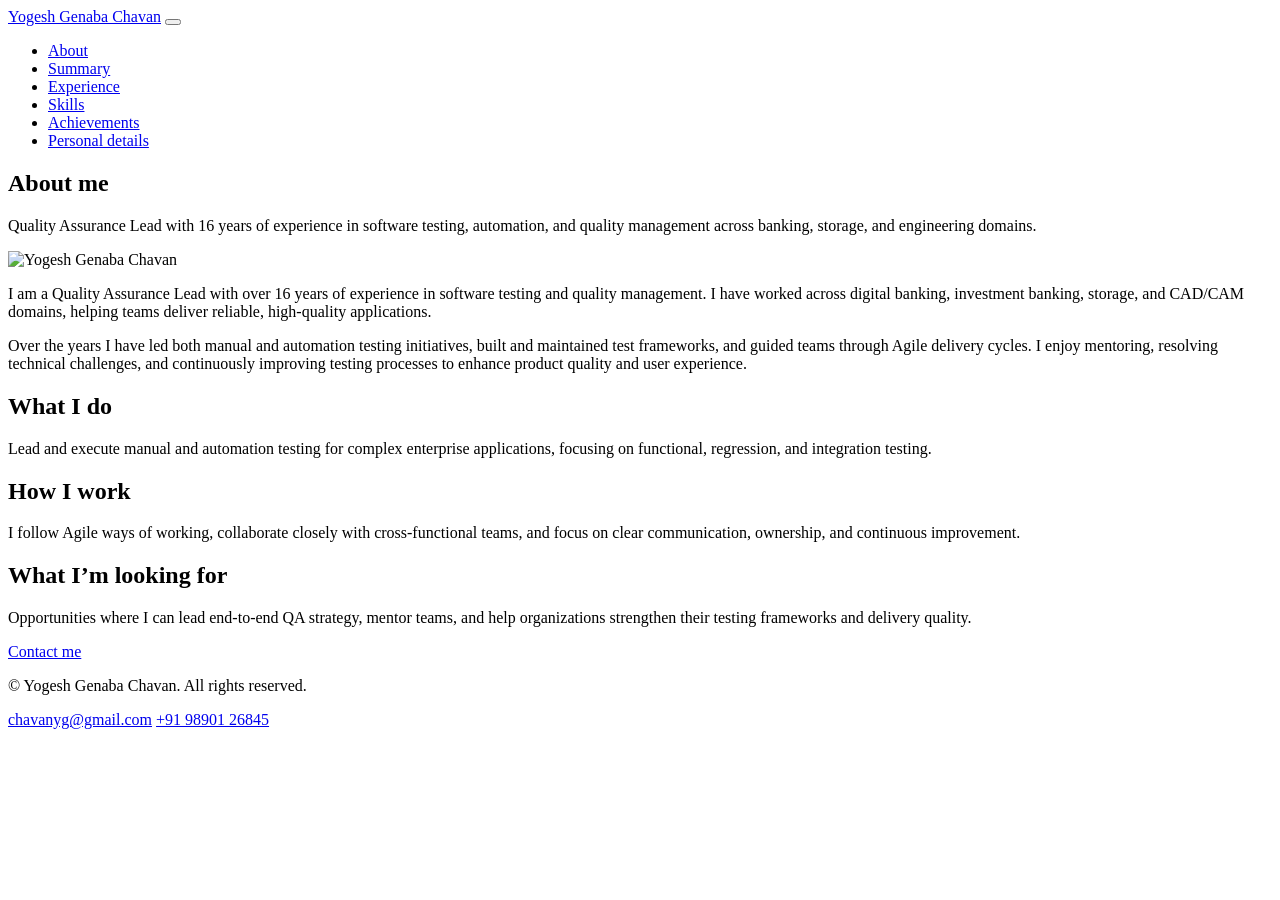
==== about.html @ 087af8c2 "Add files via upload" ====
<!DOCTYPE html>
<html lang="en" data-page="about">
  <head>
    <meta charset="UTF-8" />
    <meta name="viewport" content="width=device-width, initial-scale=1.0" />
    <title>My Portfolio - About</title>
    <link rel="preconnect" href="https://fonts.googleapis.com" />
    <link rel="preconnect" href="https://fonts.gstatic.com" crossorigin />
    <link
      href="https://fonts.googleapis.com/css2?family=Poppins:wght@300;400;500;600;700&display=swap"
      rel="stylesheet"
    />
    <link rel="stylesheet" href="assets/css/styles.css" />
  </head>
  <body>
    <header class="site-header">
      <div class="container header-inner">
        <a href="index.html" class="logo">Yogesh&nbsp;Genaba&nbsp;Chavan</a>
        <button class="nav-toggle" aria-label="Toggle navigation">
          <span></span>
          <span></span>
          <span></span>
        </button>
        <nav class="site-nav" aria-label="Primary navigation">
          <ul>
            <li><a href="about.html">About</a></li>
            <li><a href="summary.html">Summary</a></li>
            <li><a href="experience.html">Experience</a></li>
            <li><a href="skills.html">Skills</a></li>
            <li><a href="achievements.html">Achievements</a></li>
            <li><a href="personal-details.html">Personal details</a></li>
          </ul>
        </nav>
      </div>
    </header>

    <main>
      <section class="page-header">
        <div class="container">
          <h1>About me</h1>
          <p class="page-intro">
            Quality Assurance Lead with 16 years of experience in software testing, automation, and
            quality management across banking, storage, and engineering domains.
          </p>
        </div>
      </section>

      <section class="about-layout">
        <div class="container about-inner">
          <div class="about-photo">
            <img
              src="file:///C:/Users/ADMIN/.cursor/projects/d-AI-Portfolio/assets/c__Users_ADMIN_AppData_Roaming_Cursor_User_workspaceStorage_42b8718cb4fe01713b1906dbd25d62da_images_YC_Photo-46e442ae-7d28-4b35-8965-33326cbff314.png"
              alt="Yogesh Genaba Chavan"
              class="profile-image profile-image-large"
            />
          </div>
          <div class="about-content">
            <p>
              I am a Quality Assurance Lead with over 16 years of experience in software testing and
              quality management. I have worked across digital banking, investment banking, storage,
              and CAD/CAM domains, helping teams deliver reliable, high‑quality applications.
            </p>
            <p>
              Over the years I have led both manual and automation testing initiatives, built and
              maintained test frameworks, and guided teams through Agile delivery cycles. I enjoy
              mentoring, resolving technical challenges, and continuously improving testing
              processes to enhance product quality and user experience.
            </p>

            <div class="about-highlight-grid">
              <div class="about-highlight">
                <h2>What I do</h2>
                <p>
                  Lead and execute manual and automation testing for complex enterprise
                  applications, focusing on functional, regression, and integration testing.
                </p>
              </div>
              <div class="about-highlight">
                <h2>How I work</h2>
                <p>
                  I follow Agile ways of working, collaborate closely with cross‑functional teams,
                  and focus on clear communication, ownership, and continuous improvement.
                </p>
              </div>
              <div class="about-highlight">
                <h2>What I’m looking for</h2>
                <p>
                  Opportunities where I can lead end‑to‑end QA strategy, mentor teams, and help
                  organizations strengthen their testing frameworks and delivery quality.
                </p>
              </div>
            </div>

            <div class="about-contact">
              <a href="mailto:chavanyg@gmail.com" class="btn primary">Contact me</a>
            </div>
          </div>
        </div>
      </section>
    </main>

    <footer class="site-footer">
      <div class="container footer-inner">
        <p>&copy; <span id="year"></span> Yogesh Genaba Chavan. All rights reserved.</p>
        <div class="footer-links">
          <a href="mailto:chavanyg@gmail.com">chavanyg@gmail.com</a>
          <a href="tel:+919890126845">+91&nbsp;98901&nbsp;26845</a>
        </div>
      </div>
    </footer>

    <script src="assets/js/main.js"></script>
  </body>
</html>
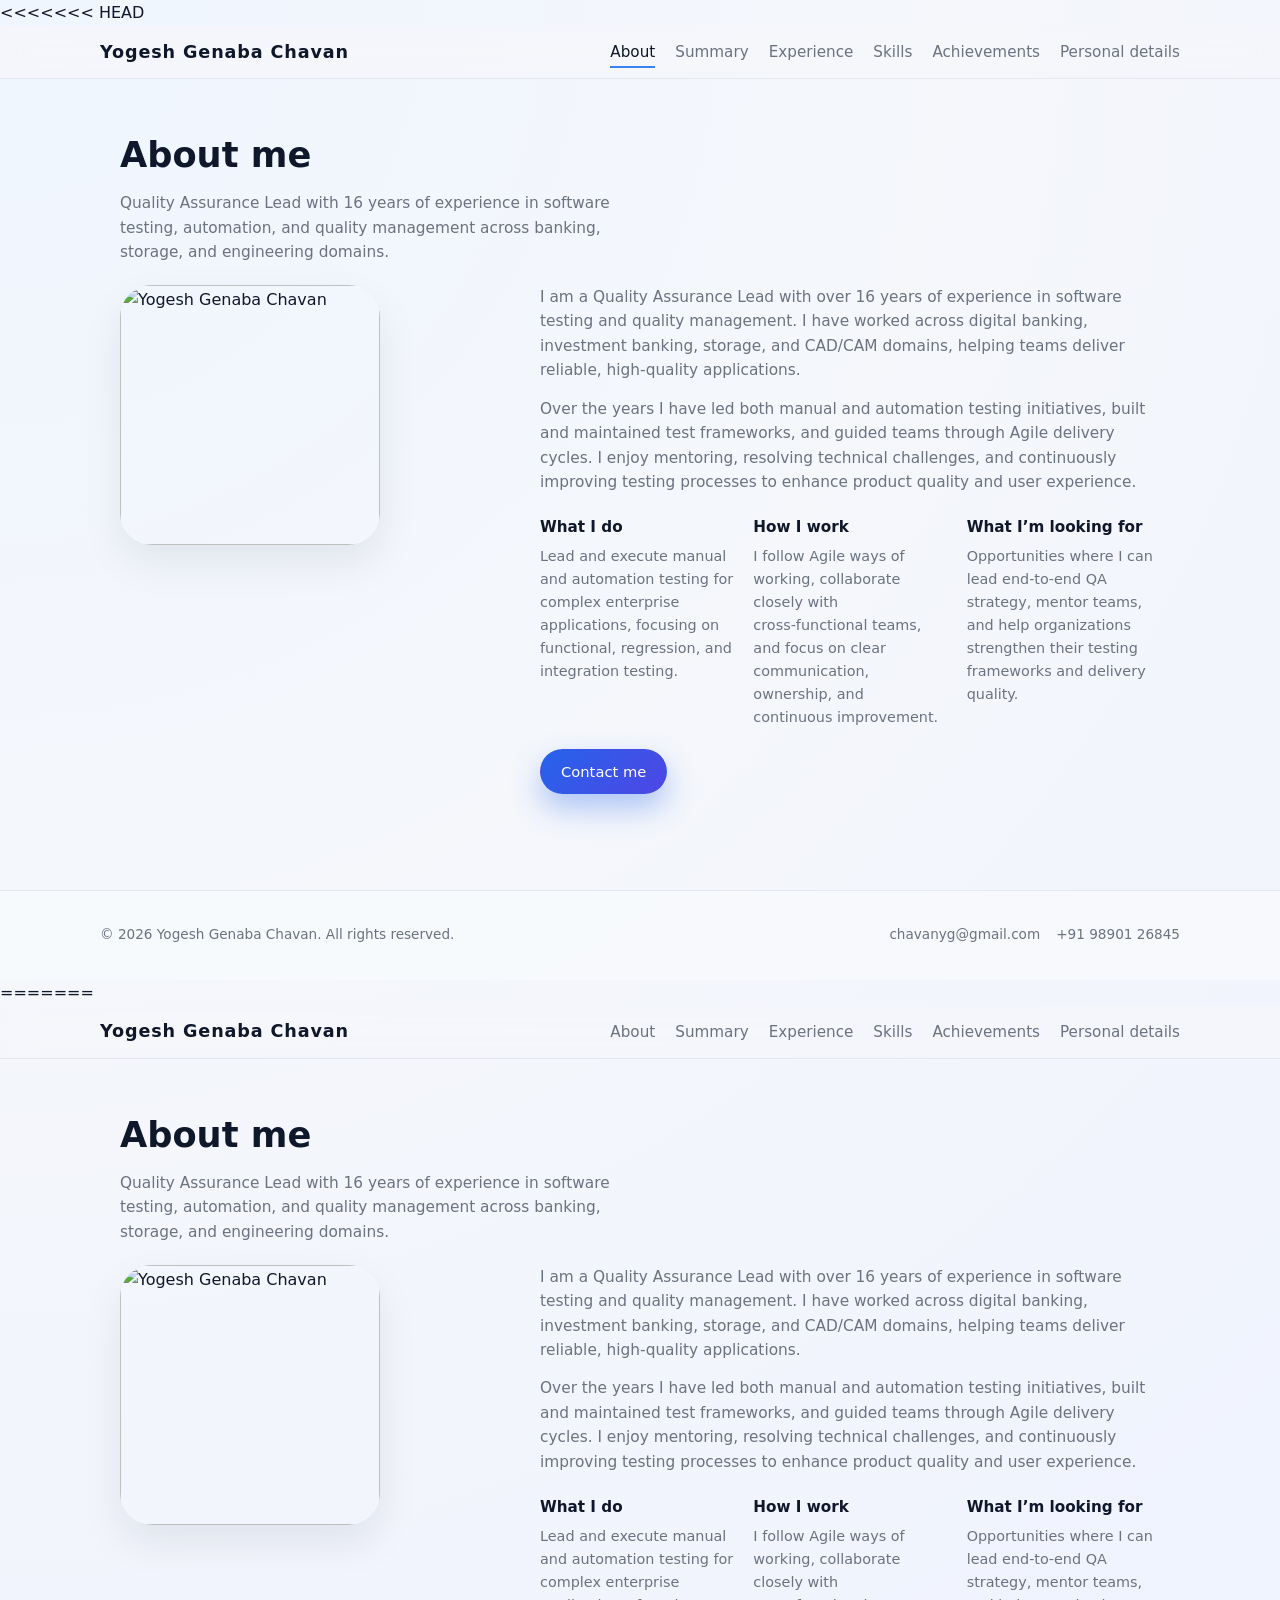
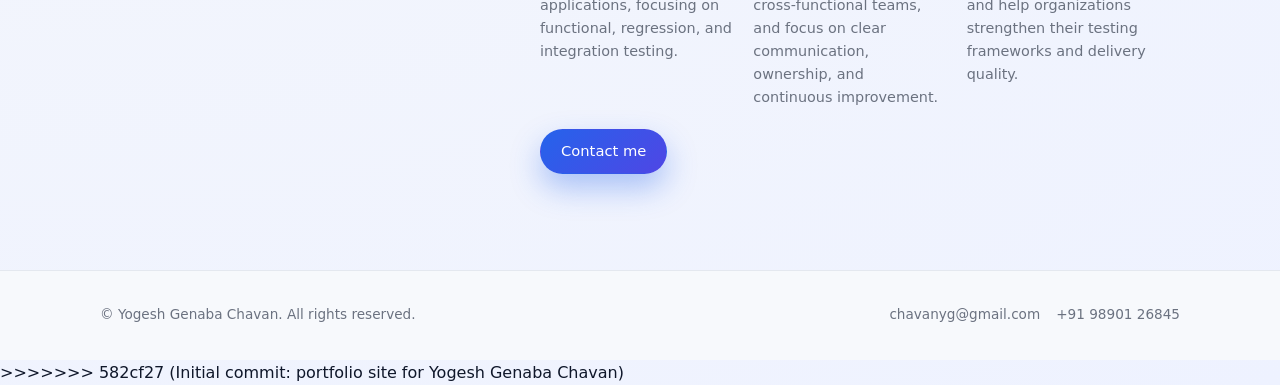
==== commit cf5523d5: "Initial commit: portfolio site for Yogesh Genaba Chavan" ====
--- a/about.html
+++ b/about.html
@@ -1,3 +1,4 @@
+<<<<<<< HEAD
 <!DOCTYPE html>
 <html lang="en" data-page="about">
   <head>
@@ -113,3 +114,120 @@
   </body>
 </html>
 
+=======
+<!DOCTYPE html>
+<html lang="en" data-page="about">
+  <head>
+    <meta charset="UTF-8" />
+    <meta name="viewport" content="width=device-width, initial-scale=1.0" />
+    <title>My Portfolio - About</title>
+    <link rel="preconnect" href="https://fonts.googleapis.com" />
+    <link rel="preconnect" href="https://fonts.gstatic.com" crossorigin />
+    <link
+      href="https://fonts.googleapis.com/css2?family=Poppins:wght@300;400;500;600;700&display=swap"
+      rel="stylesheet"
+    />
+    <link rel="stylesheet" href="assets/css/styles.css" />
+  </head>
+  <body>
+    <header class="site-header">
+      <div class="container header-inner">
+        <a href="index.html" class="logo">Yogesh&nbsp;Genaba&nbsp;Chavan</a>
+        <button class="nav-toggle" aria-label="Toggle navigation">
+          <span></span>
+          <span></span>
+          <span></span>
+        </button>
+        <nav class="site-nav" aria-label="Primary navigation">
+          <ul>
+            <li><a href="about.html">About</a></li>
+            <li><a href="summary.html">Summary</a></li>
+            <li><a href="experience.html">Experience</a></li>
+            <li><a href="skills.html">Skills</a></li>
+            <li><a href="achievements.html">Achievements</a></li>
+            <li><a href="personal-details.html">Personal details</a></li>
+          </ul>
+        </nav>
+      </div>
+    </header>
+
+    <main>
+      <section class="page-header">
+        <div class="container">
+          <h1>About me</h1>
+          <p class="page-intro">
+            Quality Assurance Lead with 16 years of experience in software testing, automation, and
+            quality management across banking, storage, and engineering domains.
+          </p>
+        </div>
+      </section>
+
+      <section class="about-layout">
+        <div class="container about-inner">
+          <div class="about-photo">
+            <img
+              src="file:///C:/Users/ADMIN/.cursor/projects/d-AI-Portfolio/assets/c__Users_ADMIN_AppData_Roaming_Cursor_User_workspaceStorage_42b8718cb4fe01713b1906dbd25d62da_images_YC_Photo-46e442ae-7d28-4b35-8965-33326cbff314.png"
+              alt="Yogesh Genaba Chavan"
+              class="profile-image profile-image-large"
+            />
+          </div>
+          <div class="about-content">
+            <p>
+              I am a Quality Assurance Lead with over 16 years of experience in software testing and
+              quality management. I have worked across digital banking, investment banking, storage,
+              and CAD/CAM domains, helping teams deliver reliable, high‑quality applications.
+            </p>
+            <p>
+              Over the years I have led both manual and automation testing initiatives, built and
+              maintained test frameworks, and guided teams through Agile delivery cycles. I enjoy
+              mentoring, resolving technical challenges, and continuously improving testing
+              processes to enhance product quality and user experience.
+            </p>
+
+            <div class="about-highlight-grid">
+              <div class="about-highlight">
+                <h2>What I do</h2>
+                <p>
+                  Lead and execute manual and automation testing for complex enterprise
+                  applications, focusing on functional, regression, and integration testing.
+                </p>
+              </div>
+              <div class="about-highlight">
+                <h2>How I work</h2>
+                <p>
+                  I follow Agile ways of working, collaborate closely with cross‑functional teams,
+                  and focus on clear communication, ownership, and continuous improvement.
+                </p>
+              </div>
+              <div class="about-highlight">
+                <h2>What I’m looking for</h2>
+                <p>
+                  Opportunities where I can lead end‑to‑end QA strategy, mentor teams, and help
+                  organizations strengthen their testing frameworks and delivery quality.
+                </p>
+              </div>
+            </div>
+
+            <div class="about-contact">
+              <a href="mailto:chavanyg@gmail.com" class="btn primary">Contact me</a>
+            </div>
+          </div>
+        </div>
+      </section>
+    </main>
+
+    <footer class="site-footer">
+      <div class="container footer-inner">
+        <p>&copy; <span id="year"></span> Yogesh Genaba Chavan. All rights reserved.</p>
+        <div class="footer-links">
+          <a href="mailto:chavanyg@gmail.com">chavanyg@gmail.com</a>
+          <a href="tel:+919890126845">+91&nbsp;98901&nbsp;26845</a>
+        </div>
+      </div>
+    </footer>
+
+    <script src="assets/js/main.js"></script>
+  </body>
+</html>
+
+>>>>>>> 582cf27 (Initial commit: portfolio site for Yogesh Genaba Chavan)
--- a/assets/css/styles.css
+++ b/assets/css/styles.css
@@ -0,0 +1,596 @@
+:root {
+  --color-bg: #f5f7fb;
+  --color-surface: #ffffff;
+  --color-primary: #3b82f6;
+  --color-primary-soft: rgba(59, 130, 246, 0.08);
+  --color-text-main: #0f172a;
+  --color-text-muted: #6b7280;
+  --color-border-subtle: #e5e7eb;
+
+  --radius-md: 0.75rem;
+  --radius-lg: 1.25rem;
+  --shadow-soft: 0 18px 40px rgba(15, 23, 42, 0.08);
+
+  --container-max-width: 1080px;
+  --space-xs: 0.5rem;
+  --space-sm: 0.75rem;
+  --space-md: 1.25rem;
+  --space-lg: 2rem;
+  --space-xl: 3rem;
+}
+
+*,
+*::before,
+*::after {
+  box-sizing: border-box;
+}
+
+html,
+body {
+  margin: 0;
+  padding: 0;
+}
+
+body {
+  font-family: "Poppins", system-ui, -apple-system, BlinkMacSystemFont, "Segoe UI",
+    sans-serif;
+  background: radial-gradient(circle at top left, #eff6ff 0, #f5f7fb 40%, #eef2ff 100%);
+  color: var(--color-text-main);
+  line-height: 1.6;
+}
+
+img {
+  max-width: 100%;
+  display: block;
+}
+
+a {
+  color: inherit;
+  text-decoration: none;
+}
+
+ul {
+  padding-left: 1.2rem;
+}
+
+.container {
+  width: 100%;
+  max-width: var(--container-max-width);
+  margin: 0 auto;
+  padding: 0 var(--space-md);
+}
+
+.site-header {
+  position: sticky;
+  top: 0;
+  z-index: 20;
+  background: rgba(245, 247, 251, 0.9);
+  backdrop-filter: blur(16px);
+  border-bottom: 1px solid rgba(148, 163, 184, 0.18);
+}
+
+.header-inner {
+  display: flex;
+  align-items: center;
+  justify-content: space-between;
+  padding: var(--space-sm) 0;
+}
+
+.logo {
+  font-weight: 700;
+  letter-spacing: 0.05em;
+  font-size: 1.1rem;
+}
+
+.site-nav ul {
+  display: flex;
+  align-items: center;
+  gap: var(--space-md);
+  list-style: none;
+  margin: 0;
+  padding: 0;
+}
+
+.site-nav a {
+  font-size: 0.95rem;
+  color: var(--color-text-muted);
+  padding: 0.3rem 0;
+  border-bottom: 2px solid transparent;
+  transition: color 0.2s ease, border-color 0.2s ease;
+}
+
+.site-nav a:hover,
+.site-nav a:focus-visible {
+  color: var(--color-text-main);
+  border-color: rgba(59, 130, 246, 0.4);
+  outline: none;
+}
+
+.site-nav a.is-active {
+  color: var(--color-text-main);
+  border-color: var(--color-primary);
+}
+
+.nav-toggle {
+  display: none;
+  flex-direction: column;
+  justify-content: center;
+  gap: 4px;
+  width: 2.5rem;
+  height: 2.5rem;
+  border-radius: 999px;
+  border: 1px solid rgba(148, 163, 184, 0.5);
+  background: rgba(255, 255, 255, 0.9);
+  cursor: pointer;
+  padding: 0;
+}
+
+.nav-toggle span {
+  display: block;
+  width: 18px;
+  height: 2px;
+  margin: 0 auto;
+  border-radius: 99px;
+  background-color: #0f172a;
+}
+
+main {
+  padding-bottom: var(--space-xl);
+}
+
+.hero {
+  padding: var(--space-xl) 0 calc(var(--space-xl) + 1.5rem);
+}
+
+.hero-inner {
+  display: grid;
+  grid-template-columns: minmax(0, 3fr) minmax(0, 2.5fr);
+  align-items: center;
+  gap: var(--space-xl);
+}
+
+.hero-kicker {
+  text-transform: uppercase;
+  letter-spacing: 0.22em;
+  font-size: 0.76rem;
+  color: var(--color-text-muted);
+  margin-bottom: var(--space-xs);
+}
+
+.hero h1 {
+  font-size: clamp(2.4rem, 4vw, 3.2rem);
+  letter-spacing: -0.03em;
+  margin: 0 0 var(--space-sm);
+}
+
+.hero-subtitle {
+  font-size: 0.98rem;
+  max-width: 32rem;
+  color: var(--color-text-muted);
+  margin-bottom: var(--space-md);
+}
+
+.hero-actions {
+  display: flex;
+  flex-wrap: wrap;
+  gap: var(--space-sm);
+}
+
+.btn {
+  display: inline-flex;
+  align-items: center;
+  justify-content: center;
+  padding: 0.6rem 1.25rem;
+  border-radius: 999px;
+  font-size: 0.92rem;
+  font-weight: 500;
+  border: 1px solid transparent;
+  cursor: pointer;
+  transition: background-color 0.18s ease, color 0.18s ease, box-shadow 0.18s ease,
+    transform 0.12s ease, border-color 0.18s ease;
+}
+
+.btn.primary {
+  background: linear-gradient(135deg, #2563eb, #4f46e5);
+  color: #ffffff;
+  box-shadow: 0 14px 30px rgba(37, 99, 235, 0.35);
+}
+
+.btn.primary:hover {
+  transform: translateY(-1px);
+  box-shadow: 0 18px 40px rgba(37, 99, 235, 0.45);
+}
+
+.btn.ghost {
+  background: rgba(255, 255, 255, 0.9);
+  border-color: rgba(148, 163, 184, 0.55);
+  color: var(--color-text-main);
+}
+
+.btn.ghost:hover {
+  border-color: var(--color-primary);
+  background: #ffffff;
+}
+
+.hero-visual {
+  justify-self: center;
+}
+
+.profile-image {
+  width: 220px;
+  height: 220px;
+  border-radius: 32px;
+  object-fit: cover;
+  box-shadow: var(--shadow-soft);
+}
+
+.profile-placeholder {
+  width: 220px;
+  height: 220px;
+  border-radius: 32px;
+  background: conic-gradient(
+      from 200deg,
+      rgba(37, 99, 235, 0.18),
+      rgba(139, 92, 246, 0.22),
+      rgba(248, 250, 252, 0.9),
+      rgba(37, 99, 235, 0.18)
+    ),
+    #e5e7eb;
+  box-shadow: var(--shadow-soft);
+  position: relative;
+  overflow: hidden;
+}
+
+.profile-placeholder::before {
+  content: "";
+  position: absolute;
+  inset: 18px;
+  border-radius: 24px;
+  background: radial-gradient(circle at 20% 0%, #eff6ff 0, #e5e7eb 40%, #e0f2fe 100%);
+}
+
+.home-highlights {
+  margin-top: -2rem;
+}
+
+.home-grid {
+  display: grid;
+  grid-template-columns: repeat(4, minmax(0, 1fr));
+  gap: var(--space-md);
+}
+
+.card {
+  background: var(--color-surface);
+  border-radius: var(--radius-md);
+  padding: var(--space-md);
+  box-shadow: 0 14px 32px rgba(15, 23, 42, 0.06);
+  border: 1px solid rgba(148, 163, 184, 0.2);
+}
+
+.card h2 {
+  margin-top: 0;
+  margin-bottom: var(--space-xs);
+  font-size: 1.05rem;
+}
+
+.card p {
+  margin-top: 0;
+  margin-bottom: 0.6rem;
+  font-size: 0.9rem;
+  color: var(--color-text-muted);
+}
+
+.card-link {
+  display: inline-flex;
+  align-items: center;
+  gap: 0.3rem;
+  font-size: 0.86rem;
+  color: var(--color-primary);
+}
+
+.page-header {
+  padding: var(--space-xl) 0 var(--space-md);
+}
+
+.page-header h1 {
+  margin: 0 0 var(--space-xs);
+  font-size: clamp(1.8rem, 3vw, 2.2rem);
+}
+
+.page-intro {
+  margin: 0;
+  max-width: 32rem;
+  color: var(--color-text-muted);
+  font-size: 0.96rem;
+}
+
+.about-layout {
+  padding-bottom: var(--space-xl);
+}
+
+.about-inner {
+  display: grid;
+  grid-template-columns: minmax(0, 2.4fr) minmax(0, 4fr);
+  gap: var(--space-xl);
+  align-items: flex-start;
+}
+
+.about-photo .profile-placeholder {
+  width: 260px;
+  height: 260px;
+}
+
+.profile-image-large {
+  width: 260px;
+  height: 260px;
+}
+
+.about-content p {
+  margin-top: 0;
+  margin-bottom: 0.85rem;
+  color: var(--color-text-muted);
+  font-size: 0.96rem;
+}
+
+.about-highlight-grid {
+  display: grid;
+  grid-template-columns: repeat(3, minmax(0, 1fr));
+  gap: var(--space-md);
+  margin-top: var(--space-md);
+}
+
+.about-highlight h2 {
+  font-size: 0.95rem;
+  margin: 0 0 0.35rem;
+}
+
+.about-highlight p {
+  font-size: 0.9rem;
+  margin: 0;
+}
+
+.about-contact {
+  margin-top: var(--space-md);
+}
+
+.summary-layout {
+  padding-bottom: var(--space-xl);
+}
+
+.summary-layout .card {
+  margin-bottom: var(--space-lg);
+}
+
+.summary-highlights h2 {
+  margin-top: 0;
+  margin-bottom: var(--space-sm);
+  font-size: 1.02rem;
+}
+
+.summary-list {
+  margin: 0;
+  padding-left: 1.2rem;
+  color: var(--color-text-muted);
+  font-size: 0.95rem;
+}
+
+.summary-list li + li {
+  margin-top: 0.25rem;
+}
+
+.experience-layout {
+  padding-bottom: var(--space-xl);
+}
+
+.experience-list {
+  display: flex;
+  flex-direction: column;
+  gap: var(--space-md);
+}
+
+.experience-card {
+  border-radius: var(--radius-md);
+}
+
+.experience-header h2 {
+  margin: 0 0 0.2rem;
+  font-size: 1rem;
+}
+
+.experience-meta {
+  margin: 0;
+  font-size: 0.86rem;
+  color: var(--color-text-muted);
+}
+
+.experience-points {
+  margin: var(--space-sm) 0 0;
+  padding-left: 1.1rem;
+  font-size: 0.9rem;
+  color: var(--color-text-muted);
+}
+
+.experience-points li + li {
+  margin-top: 0.2rem;
+}
+
+.skills-layout {
+  padding-bottom: var(--space-xl);
+}
+
+.skills-grid {
+  display: grid;
+  grid-template-columns: repeat(3, minmax(0, 1fr));
+  gap: var(--space-md);
+}
+
+.skills-group h2 {
+  margin-top: 0;
+  margin-bottom: var(--space-sm);
+  font-size: 1rem;
+}
+
+.skill-tags {
+  display: flex;
+  flex-wrap: wrap;
+  gap: 0.5rem;
+}
+
+.tag {
+  padding: 0.25rem 0.7rem;
+  border-radius: 999px;
+  font-size: 0.78rem;
+  background: var(--color-primary-soft);
+  color: #1d4ed8;
+  border: 1px solid rgba(129, 140, 248, 0.35);
+}
+
+.achievements-layout {
+  padding-bottom: var(--space-xl);
+}
+
+.achievements-grid {
+  display: grid;
+  grid-template-columns: repeat(2, minmax(0, 1fr));
+  gap: var(--space-md);
+}
+
+.achievement-card h2 {
+  margin-top: 0;
+  margin-bottom: 0.25rem;
+  font-size: 1rem;
+}
+
+.achievement-meta {
+  margin: 0 0 0.4rem;
+  font-size: 0.86rem;
+  color: var(--color-text-muted);
+}
+
+.site-footer {
+  border-top: 1px solid rgba(148, 163, 184, 0.2);
+  background: rgba(248, 250, 252, 0.95);
+}
+
+.footer-inner {
+  display: flex;
+  align-items: center;
+  justify-content: space-between;
+  padding: var(--space-md) 0;
+  font-size: 0.85rem;
+  color: var(--color-text-muted);
+}
+
+.footer-links {
+  display: flex;
+  gap: 1rem;
+}
+
+.scroll-top {
+  position: fixed;
+  right: 1.25rem;
+  bottom: 1.25rem;
+  width: 2.5rem;
+  height: 2.5rem;
+  border-radius: 999px;
+  border: none;
+  background: var(--color-primary);
+  color: #ffffff;
+  font-size: 1.1rem;
+  cursor: pointer;
+  display: none;
+  align-items: center;
+  justify-content: center;
+  box-shadow: 0 12px 28px rgba(37, 99, 235, 0.5);
+}
+
+.scroll-top.is-visible {
+  display: inline-flex;
+}
+
+@media (max-width: 768px) {
+  .header-inner {
+    padding: var(--space-xs) 0;
+  }
+
+  .nav-toggle {
+    display: flex;
+  }
+
+  .site-nav {
+    position: absolute;
+    inset-inline: 0;
+    top: 100%;
+    background: rgba(248, 250, 252, 0.98);
+    border-bottom: 1px solid rgba(148, 163, 184, 0.25);
+    max-height: 0;
+    overflow: hidden;
+    transition: max-height 0.22s ease;
+  }
+
+  .site-nav.is-open {
+    max-height: 260px;
+  }
+
+  .site-nav ul {
+    flex-direction: column;
+    align-items: flex-start;
+    padding: var(--space-sm) var(--space-md) var(--space-md);
+    gap: 0.5rem;
+  }
+
+  .hero {
+    padding-top: var(--space-lg);
+  }
+
+  .hero-inner {
+    grid-template-columns: minmax(0, 1fr);
+    text-align: left;
+  }
+
+  .hero-visual {
+    order: -1;
+    margin-bottom: var(--space-md);
+  }
+
+  .home-grid {
+    grid-template-columns: repeat(2, minmax(0, 1fr));
+  }
+
+  .about-inner {
+    grid-template-columns: minmax(0, 1fr);
+  }
+
+  .about-photo .profile-placeholder {
+    margin: 0 auto;
+  }
+
+  .about-highlight-grid {
+    grid-template-columns: minmax(0, 1fr);
+  }
+
+  .skills-grid {
+    grid-template-columns: repeat(2, minmax(0, 1fr));
+  }
+
+  .achievements-grid {
+    grid-template-columns: minmax(0, 1fr);
+  }
+
+  .footer-inner {
+    flex-direction: column;
+    align-items: flex-start;
+    gap: 0.25rem;
+  }
+}
+
+@media (max-width: 480px) {
+  .home-grid {
+    grid-template-columns: minmax(0, 1fr);
+  }
+
+  .skills-grid {
+    grid-template-columns: minmax(0, 1fr);
+  }
+}
+
--- a/assets/css/styles.css
+++ b/assets/css/styles.css
@@ -0,0 +1,596 @@
+:root {
+  --color-bg: #f5f7fb;
+  --color-surface: #ffffff;
+  --color-primary: #3b82f6;
+  --color-primary-soft: rgba(59, 130, 246, 0.08);
+  --color-text-main: #0f172a;
+  --color-text-muted: #6b7280;
+  --color-border-subtle: #e5e7eb;
+
+  --radius-md: 0.75rem;
+  --radius-lg: 1.25rem;
+  --shadow-soft: 0 18px 40px rgba(15, 23, 42, 0.08);
+
+  --container-max-width: 1080px;
+  --space-xs: 0.5rem;
+  --space-sm: 0.75rem;
+  --space-md: 1.25rem;
+  --space-lg: 2rem;
+  --space-xl: 3rem;
+}
+
+*,
+*::before,
+*::after {
+  box-sizing: border-box;
+}
+
+html,
+body {
+  margin: 0;
+  padding: 0;
+}
+
+body {
+  font-family: "Poppins", system-ui, -apple-system, BlinkMacSystemFont, "Segoe UI",
+    sans-serif;
+  background: radial-gradient(circle at top left, #eff6ff 0, #f5f7fb 40%, #eef2ff 100%);
+  color: var(--color-text-main);
+  line-height: 1.6;
+}
+
+img {
+  max-width: 100%;
+  display: block;
+}
+
+a {
+  color: inherit;
+  text-decoration: none;
+}
+
+ul {
+  padding-left: 1.2rem;
+}
+
+.container {
+  width: 100%;
+  max-width: var(--container-max-width);
+  margin: 0 auto;
+  padding: 0 var(--space-md);
+}
+
+.site-header {
+  position: sticky;
+  top: 0;
+  z-index: 20;
+  background: rgba(245, 247, 251, 0.9);
+  backdrop-filter: blur(16px);
+  border-bottom: 1px solid rgba(148, 163, 184, 0.18);
+}
+
+.header-inner {
+  display: flex;
+  align-items: center;
+  justify-content: space-between;
+  padding: var(--space-sm) 0;
+}
+
+.logo {
+  font-weight: 700;
+  letter-spacing: 0.05em;
+  font-size: 1.1rem;
+}
+
+.site-nav ul {
+  display: flex;
+  align-items: center;
+  gap: var(--space-md);
+  list-style: none;
+  margin: 0;
+  padding: 0;
+}
+
+.site-nav a {
+  font-size: 0.95rem;
+  color: var(--color-text-muted);
+  padding: 0.3rem 0;
+  border-bottom: 2px solid transparent;
+  transition: color 0.2s ease, border-color 0.2s ease;
+}
+
+.site-nav a:hover,
+.site-nav a:focus-visible {
+  color: var(--color-text-main);
+  border-color: rgba(59, 130, 246, 0.4);
+  outline: none;
+}
+
+.site-nav a.is-active {
+  color: var(--color-text-main);
+  border-color: var(--color-primary);
+}
+
+.nav-toggle {
+  display: none;
+  flex-direction: column;
+  justify-content: center;
+  gap: 4px;
+  width: 2.5rem;
+  height: 2.5rem;
+  border-radius: 999px;
+  border: 1px solid rgba(148, 163, 184, 0.5);
+  background: rgba(255, 255, 255, 0.9);
+  cursor: pointer;
+  padding: 0;
+}
+
+.nav-toggle span {
+  display: block;
+  width: 18px;
+  height: 2px;
+  margin: 0 auto;
+  border-radius: 99px;
+  background-color: #0f172a;
+}
+
+main {
+  padding-bottom: var(--space-xl);
+}
+
+.hero {
+  padding: var(--space-xl) 0 calc(var(--space-xl) + 1.5rem);
+}
+
+.hero-inner {
+  display: grid;
+  grid-template-columns: minmax(0, 3fr) minmax(0, 2.5fr);
+  align-items: center;
+  gap: var(--space-xl);
+}
+
+.hero-kicker {
+  text-transform: uppercase;
+  letter-spacing: 0.22em;
+  font-size: 0.76rem;
+  color: var(--color-text-muted);
+  margin-bottom: var(--space-xs);
+}
+
+.hero h1 {
+  font-size: clamp(2.4rem, 4vw, 3.2rem);
+  letter-spacing: -0.03em;
+  margin: 0 0 var(--space-sm);
+}
+
+.hero-subtitle {
+  font-size: 0.98rem;
+  max-width: 32rem;
+  color: var(--color-text-muted);
+  margin-bottom: var(--space-md);
+}
+
+.hero-actions {
+  display: flex;
+  flex-wrap: wrap;
+  gap: var(--space-sm);
+}
+
+.btn {
+  display: inline-flex;
+  align-items: center;
+  justify-content: center;
+  padding: 0.6rem 1.25rem;
+  border-radius: 999px;
+  font-size: 0.92rem;
+  font-weight: 500;
+  border: 1px solid transparent;
+  cursor: pointer;
+  transition: background-color 0.18s ease, color 0.18s ease, box-shadow 0.18s ease,
+    transform 0.12s ease, border-color 0.18s ease;
+}
+
+.btn.primary {
+  background: linear-gradient(135deg, #2563eb, #4f46e5);
+  color: #ffffff;
+  box-shadow: 0 14px 30px rgba(37, 99, 235, 0.35);
+}
+
+.btn.primary:hover {
+  transform: translateY(-1px);
+  box-shadow: 0 18px 40px rgba(37, 99, 235, 0.45);
+}
+
+.btn.ghost {
+  background: rgba(255, 255, 255, 0.9);
+  border-color: rgba(148, 163, 184, 0.55);
+  color: var(--color-text-main);
+}
+
+.btn.ghost:hover {
+  border-color: var(--color-primary);
+  background: #ffffff;
+}
+
+.hero-visual {
+  justify-self: center;
+}
+
+.profile-image {
+  width: 220px;
+  height: 220px;
+  border-radius: 32px;
+  object-fit: cover;
+  box-shadow: var(--shadow-soft);
+}
+
+.profile-placeholder {
+  width: 220px;
+  height: 220px;
+  border-radius: 32px;
+  background: conic-gradient(
+      from 200deg,
+      rgba(37, 99, 235, 0.18),
+      rgba(139, 92, 246, 0.22),
+      rgba(248, 250, 252, 0.9),
+      rgba(37, 99, 235, 0.18)
+    ),
+    #e5e7eb;
+  box-shadow: var(--shadow-soft);
+  position: relative;
+  overflow: hidden;
+}
+
+.profile-placeholder::before {
+  content: "";
+  position: absolute;
+  inset: 18px;
+  border-radius: 24px;
+  background: radial-gradient(circle at 20% 0%, #eff6ff 0, #e5e7eb 40%, #e0f2fe 100%);
+}
+
+.home-highlights {
+  margin-top: -2rem;
+}
+
+.home-grid {
+  display: grid;
+  grid-template-columns: repeat(4, minmax(0, 1fr));
+  gap: var(--space-md);
+}
+
+.card {
+  background: var(--color-surface);
+  border-radius: var(--radius-md);
+  padding: var(--space-md);
+  box-shadow: 0 14px 32px rgba(15, 23, 42, 0.06);
+  border: 1px solid rgba(148, 163, 184, 0.2);
+}
+
+.card h2 {
+  margin-top: 0;
+  margin-bottom: var(--space-xs);
+  font-size: 1.05rem;
+}
+
+.card p {
+  margin-top: 0;
+  margin-bottom: 0.6rem;
+  font-size: 0.9rem;
+  color: var(--color-text-muted);
+}
+
+.card-link {
+  display: inline-flex;
+  align-items: center;
+  gap: 0.3rem;
+  font-size: 0.86rem;
+  color: var(--color-primary);
+}
+
+.page-header {
+  padding: var(--space-xl) 0 var(--space-md);
+}
+
+.page-header h1 {
+  margin: 0 0 var(--space-xs);
+  font-size: clamp(1.8rem, 3vw, 2.2rem);
+}
+
+.page-intro {
+  margin: 0;
+  max-width: 32rem;
+  color: var(--color-text-muted);
+  font-size: 0.96rem;
+}
+
+.about-layout {
+  padding-bottom: var(--space-xl);
+}
+
+.about-inner {
+  display: grid;
+  grid-template-columns: minmax(0, 2.4fr) minmax(0, 4fr);
+  gap: var(--space-xl);
+  align-items: flex-start;
+}
+
+.about-photo .profile-placeholder {
+  width: 260px;
+  height: 260px;
+}
+
+.profile-image-large {
+  width: 260px;
+  height: 260px;
+}
+
+.about-content p {
+  margin-top: 0;
+  margin-bottom: 0.85rem;
+  color: var(--color-text-muted);
+  font-size: 0.96rem;
+}
+
+.about-highlight-grid {
+  display: grid;
+  grid-template-columns: repeat(3, minmax(0, 1fr));
+  gap: var(--space-md);
+  margin-top: var(--space-md);
+}
+
+.about-highlight h2 {
+  font-size: 0.95rem;
+  margin: 0 0 0.35rem;
+}
+
+.about-highlight p {
+  font-size: 0.9rem;
+  margin: 0;
+}
+
+.about-contact {
+  margin-top: var(--space-md);
+}
+
+.summary-layout {
+  padding-bottom: var(--space-xl);
+}
+
+.summary-layout .card {
+  margin-bottom: var(--space-lg);
+}
+
+.summary-highlights h2 {
+  margin-top: 0;
+  margin-bottom: var(--space-sm);
+  font-size: 1.02rem;
+}
+
+.summary-list {
+  margin: 0;
+  padding-left: 1.2rem;
+  color: var(--color-text-muted);
+  font-size: 0.95rem;
+}
+
+.summary-list li + li {
+  margin-top: 0.25rem;
+}
+
+.experience-layout {
+  padding-bottom: var(--space-xl);
+}
+
+.experience-list {
+  display: flex;
+  flex-direction: column;
+  gap: var(--space-md);
+}
+
+.experience-card {
+  border-radius: var(--radius-md);
+}
+
+.experience-header h2 {
+  margin: 0 0 0.2rem;
+  font-size: 1rem;
+}
+
+.experience-meta {
+  margin: 0;
+  font-size: 0.86rem;
+  color: var(--color-text-muted);
+}
+
+.experience-points {
+  margin: var(--space-sm) 0 0;
+  padding-left: 1.1rem;
+  font-size: 0.9rem;
+  color: var(--color-text-muted);
+}
+
+.experience-points li + li {
+  margin-top: 0.2rem;
+}
+
+.skills-layout {
+  padding-bottom: var(--space-xl);
+}
+
+.skills-grid {
+  display: grid;
+  grid-template-columns: repeat(3, minmax(0, 1fr));
+  gap: var(--space-md);
+}
+
+.skills-group h2 {
+  margin-top: 0;
+  margin-bottom: var(--space-sm);
+  font-size: 1rem;
+}
+
+.skill-tags {
+  display: flex;
+  flex-wrap: wrap;
+  gap: 0.5rem;
+}
+
+.tag {
+  padding: 0.25rem 0.7rem;
+  border-radius: 999px;
+  font-size: 0.78rem;
+  background: var(--color-primary-soft);
+  color: #1d4ed8;
+  border: 1px solid rgba(129, 140, 248, 0.35);
+}
+
+.achievements-layout {
+  padding-bottom: var(--space-xl);
+}
+
+.achievements-grid {
+  display: grid;
+  grid-template-columns: repeat(2, minmax(0, 1fr));
+  gap: var(--space-md);
+}
+
+.achievement-card h2 {
+  margin-top: 0;
+  margin-bottom: 0.25rem;
+  font-size: 1rem;
+}
+
+.achievement-meta {
+  margin: 0 0 0.4rem;
+  font-size: 0.86rem;
+  color: var(--color-text-muted);
+}
+
+.site-footer {
+  border-top: 1px solid rgba(148, 163, 184, 0.2);
+  background: rgba(248, 250, 252, 0.95);
+}
+
+.footer-inner {
+  display: flex;
+  align-items: center;
+  justify-content: space-between;
+  padding: var(--space-md) 0;
+  font-size: 0.85rem;
+  color: var(--color-text-muted);
+}
+
+.footer-links {
+  display: flex;
+  gap: 1rem;
+}
+
+.scroll-top {
+  position: fixed;
+  right: 1.25rem;
+  bottom: 1.25rem;
+  width: 2.5rem;
+  height: 2.5rem;
+  border-radius: 999px;
+  border: none;
+  background: var(--color-primary);
+  color: #ffffff;
+  font-size: 1.1rem;
+  cursor: pointer;
+  display: none;
+  align-items: center;
+  justify-content: center;
+  box-shadow: 0 12px 28px rgba(37, 99, 235, 0.5);
+}
+
+.scroll-top.is-visible {
+  display: inline-flex;
+}
+
+@media (max-width: 768px) {
+  .header-inner {
+    padding: var(--space-xs) 0;
+  }
+
+  .nav-toggle {
+    display: flex;
+  }
+
+  .site-nav {
+    position: absolute;
+    inset-inline: 0;
+    top: 100%;
+    background: rgba(248, 250, 252, 0.98);
+    border-bottom: 1px solid rgba(148, 163, 184, 0.25);
+    max-height: 0;
+    overflow: hidden;
+    transition: max-height 0.22s ease;
+  }
+
+  .site-nav.is-open {
+    max-height: 260px;
+  }
+
+  .site-nav ul {
+    flex-direction: column;
+    align-items: flex-start;
+    padding: var(--space-sm) var(--space-md) var(--space-md);
+    gap: 0.5rem;
+  }
+
+  .hero {
+    padding-top: var(--space-lg);
+  }
+
+  .hero-inner {
+    grid-template-columns: minmax(0, 1fr);
+    text-align: left;
+  }
+
+  .hero-visual {
+    order: -1;
+    margin-bottom: var(--space-md);
+  }
+
+  .home-grid {
+    grid-template-columns: repeat(2, minmax(0, 1fr));
+  }
+
+  .about-inner {
+    grid-template-columns: minmax(0, 1fr);
+  }
+
+  .about-photo .profile-placeholder {
+    margin: 0 auto;
+  }
+
+  .about-highlight-grid {
+    grid-template-columns: minmax(0, 1fr);
+  }
+
+  .skills-grid {
+    grid-template-columns: repeat(2, minmax(0, 1fr));
+  }
+
+  .achievements-grid {
+    grid-template-columns: minmax(0, 1fr);
+  }
+
+  .footer-inner {
+    flex-direction: column;
+    align-items: flex-start;
+    gap: 0.25rem;
+  }
+}
+
+@media (max-width: 480px) {
+  .home-grid {
+    grid-template-columns: minmax(0, 1fr);
+  }
+
+  .skills-grid {
+    grid-template-columns: minmax(0, 1fr);
+  }
+}
+
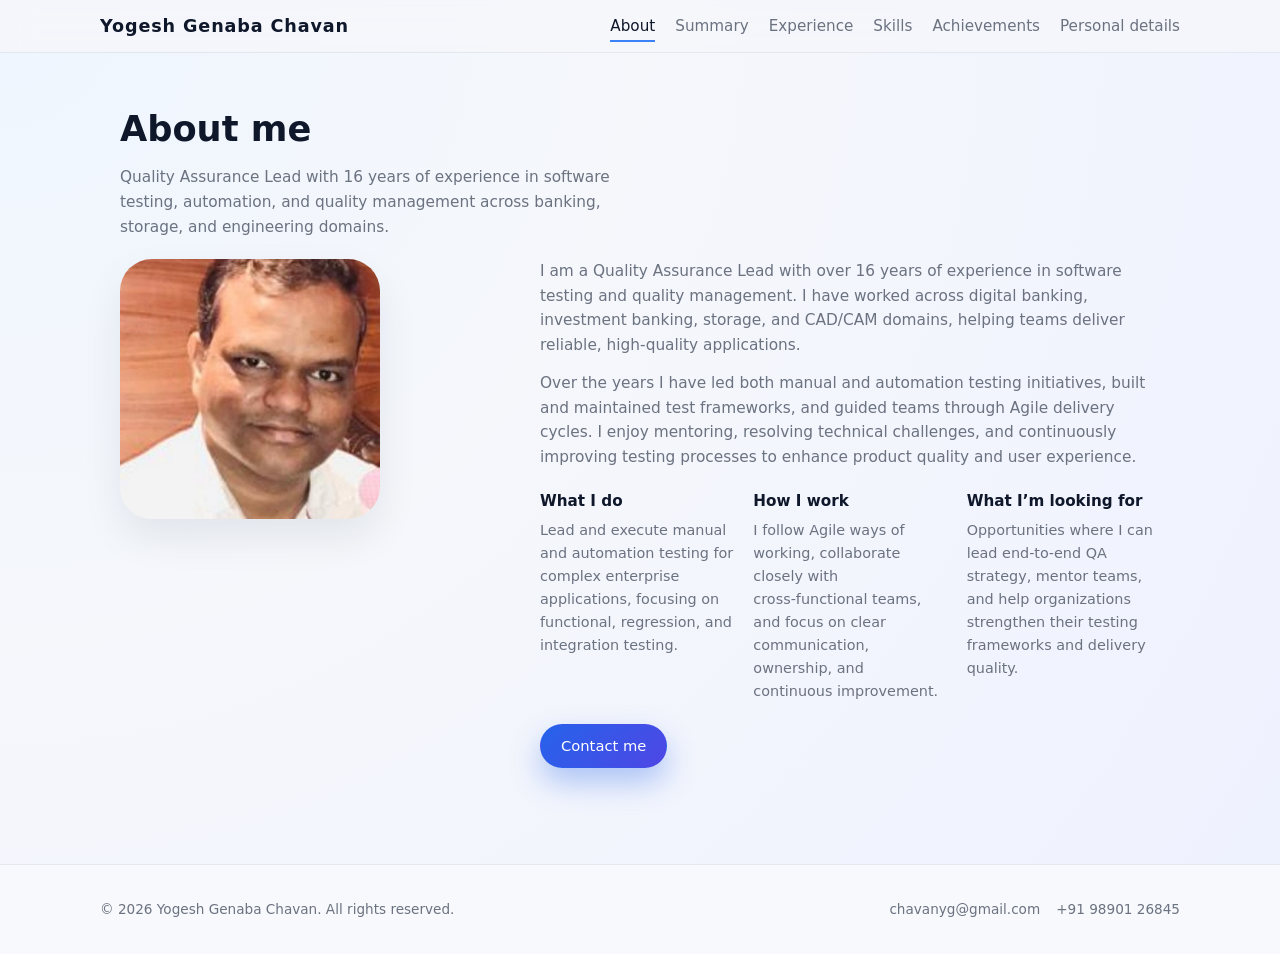
==== commit c1596a20: "Fix merge markers and use hosted profile photo" ====
--- a/about.html
+++ b/about.html
@@ -1,4 +1,3 @@
-<<<<<<< HEAD
 <!DOCTYPE html>
 <html lang="en" data-page="about">
   <head>
@@ -50,7 +49,7 @@
         <div class="container about-inner">
           <div class="about-photo">
             <img
-              src="file:///C:/Users/ADMIN/.cursor/projects/d-AI-Portfolio/assets/c__Users_ADMIN_AppData_Roaming_Cursor_User_workspaceStorage_42b8718cb4fe01713b1906dbd25d62da_images_YC_Photo-46e442ae-7d28-4b35-8965-33326cbff314.png"
+              src="assets/img/yogesh-chavan.png"
               alt="Yogesh Genaba Chavan"
               class="profile-image profile-image-large"
             />
@@ -113,121 +112,3 @@
     <script src="assets/js/main.js"></script>
   </body>
 </html>
-
-=======
-<!DOCTYPE html>
-<html lang="en" data-page="about">
-  <head>
-    <meta charset="UTF-8" />
-    <meta name="viewport" content="width=device-width, initial-scale=1.0" />
-    <title>My Portfolio - About</title>
-    <link rel="preconnect" href="https://fonts.googleapis.com" />
-    <link rel="preconnect" href="https://fonts.gstatic.com" crossorigin />
-    <link
-      href="https://fonts.googleapis.com/css2?family=Poppins:wght@300;400;500;600;700&display=swap"
-      rel="stylesheet"
-    />
-    <link rel="stylesheet" href="assets/css/styles.css" />
-  </head>
-  <body>
-    <header class="site-header">
-      <div class="container header-inner">
-        <a href="index.html" class="logo">Yogesh&nbsp;Genaba&nbsp;Chavan</a>
-        <button class="nav-toggle" aria-label="Toggle navigation">
-          <span></span>
-          <span></span>
-          <span></span>
-        </button>
-        <nav class="site-nav" aria-label="Primary navigation">
-          <ul>
-            <li><a href="about.html">About</a></li>
-            <li><a href="summary.html">Summary</a></li>
-            <li><a href="experience.html">Experience</a></li>
-            <li><a href="skills.html">Skills</a></li>
-            <li><a href="achievements.html">Achievements</a></li>
-            <li><a href="personal-details.html">Personal details</a></li>
-          </ul>
-        </nav>
-      </div>
-    </header>
-
-    <main>
-      <section class="page-header">
-        <div class="container">
-          <h1>About me</h1>
-          <p class="page-intro">
-            Quality Assurance Lead with 16 years of experience in software testing, automation, and
-            quality management across banking, storage, and engineering domains.
-          </p>
-        </div>
-      </section>
-
-      <section class="about-layout">
-        <div class="container about-inner">
-          <div class="about-photo">
-            <img
-              src="file:///C:/Users/ADMIN/.cursor/projects/d-AI-Portfolio/assets/c__Users_ADMIN_AppData_Roaming_Cursor_User_workspaceStorage_42b8718cb4fe01713b1906dbd25d62da_images_YC_Photo-46e442ae-7d28-4b35-8965-33326cbff314.png"
-              alt="Yogesh Genaba Chavan"
-              class="profile-image profile-image-large"
-            />
-          </div>
-          <div class="about-content">
-            <p>
-              I am a Quality Assurance Lead with over 16 years of experience in software testing and
-              quality management. I have worked across digital banking, investment banking, storage,
-              and CAD/CAM domains, helping teams deliver reliable, high‑quality applications.
-            </p>
-            <p>
-              Over the years I have led both manual and automation testing initiatives, built and
-              maintained test frameworks, and guided teams through Agile delivery cycles. I enjoy
-              mentoring, resolving technical challenges, and continuously improving testing
-              processes to enhance product quality and user experience.
-            </p>
-
-            <div class="about-highlight-grid">
-              <div class="about-highlight">
-                <h2>What I do</h2>
-                <p>
-                  Lead and execute manual and automation testing for complex enterprise
-                  applications, focusing on functional, regression, and integration testing.
-                </p>
-              </div>
-              <div class="about-highlight">
-                <h2>How I work</h2>
-                <p>
-                  I follow Agile ways of working, collaborate closely with cross‑functional teams,
-                  and focus on clear communication, ownership, and continuous improvement.
-                </p>
-              </div>
-              <div class="about-highlight">
-                <h2>What I’m looking for</h2>
-                <p>
-                  Opportunities where I can lead end‑to‑end QA strategy, mentor teams, and help
-                  organizations strengthen their testing frameworks and delivery quality.
-                </p>
-              </div>
-            </div>
-
-            <div class="about-contact">
-              <a href="mailto:chavanyg@gmail.com" class="btn primary">Contact me</a>
-            </div>
-          </div>
-        </div>
-      </section>
-    </main>
-
-    <footer class="site-footer">
-      <div class="container footer-inner">
-        <p>&copy; <span id="year"></span> Yogesh Genaba Chavan. All rights reserved.</p>
-        <div class="footer-links">
-          <a href="mailto:chavanyg@gmail.com">chavanyg@gmail.com</a>
-          <a href="tel:+919890126845">+91&nbsp;98901&nbsp;26845</a>
-        </div>
-      </div>
-    </footer>
-
-    <script src="assets/js/main.js"></script>
-  </body>
-</html>
-
->>>>>>> 582cf27 (Initial commit: portfolio site for Yogesh Genaba Chavan)
